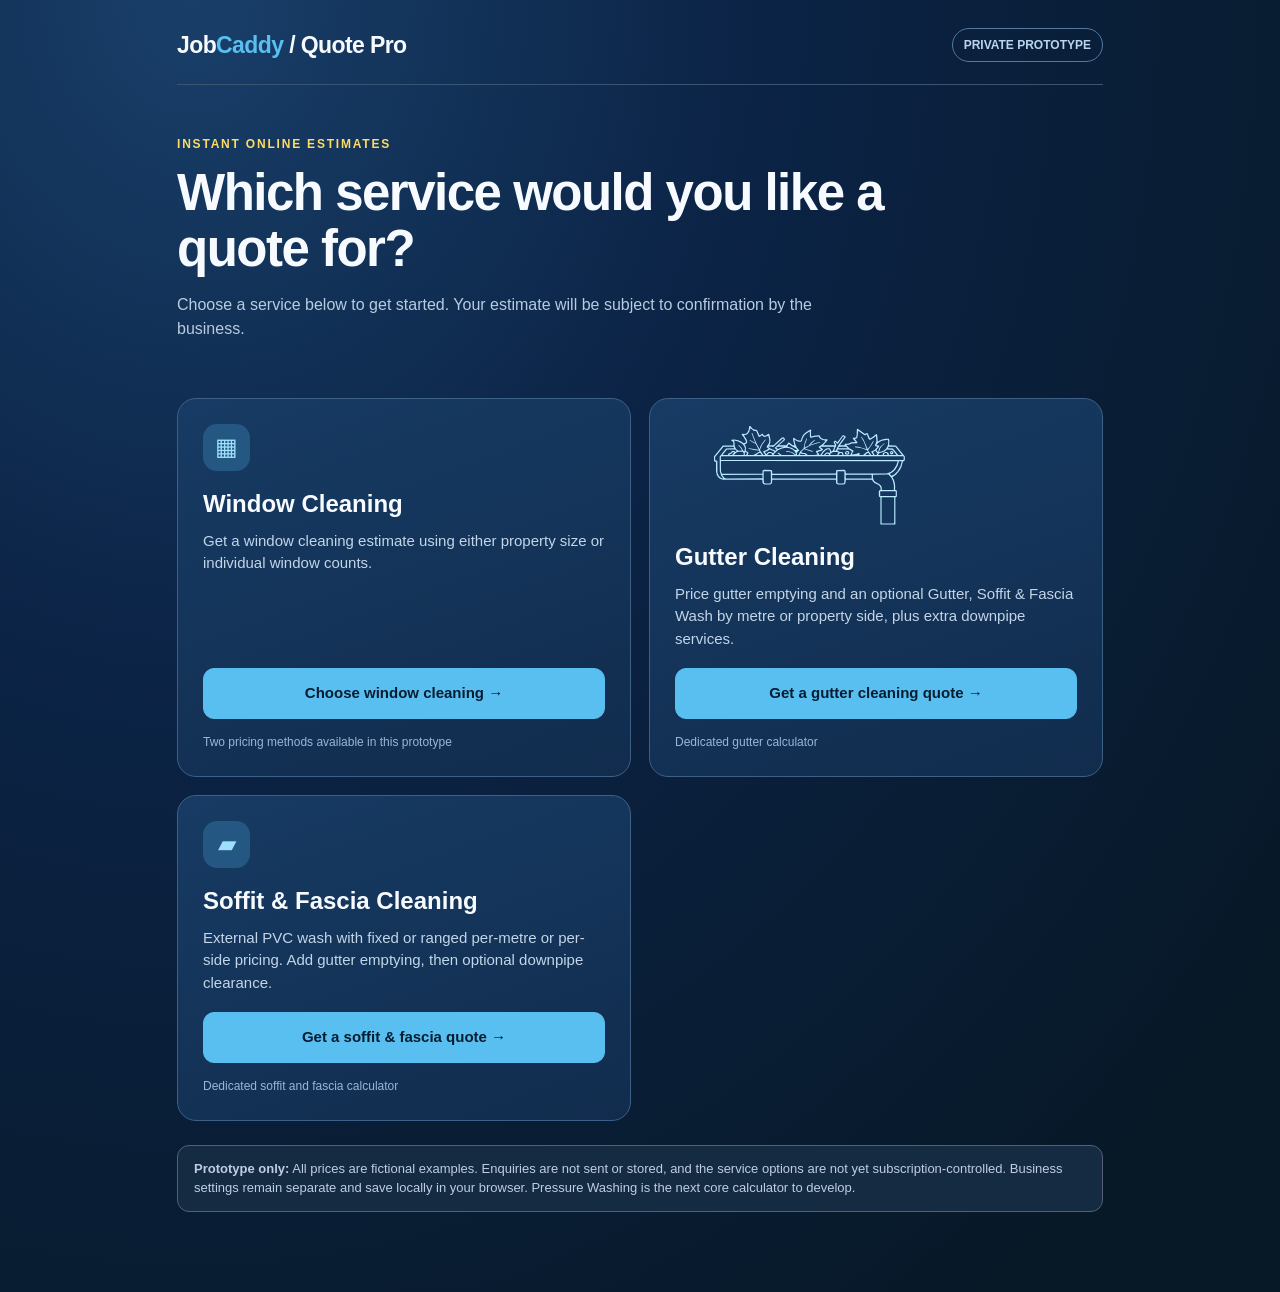
==== index.html @ 2707bbd3 "Add Soffit & Fascia Cleaning to Quote Pro service selection page" ====
<!doctype html>
<html lang="en"><head><meta charset="utf-8"><meta name="viewport" content="width=device-width,initial-scale=1">
<title>Quote Pro — Choose a service</title>
<style>
:root{color-scheme:dark}*{box-sizing:border-box}body{margin:0;min-height:100vh;font:15px/1.5 -apple-system,BlinkMacSystemFont,"Segoe UI",sans-serif;color:#f7fbff;background:radial-gradient(ellipse at 15% 0%,#193f69 0%,#0b2345 37%,#071826 90%)}
.wrap{max-width:970px;margin:0 auto;padding:28px 22px 80px}header{display:flex;justify-content:space-between;align-items:center;border-bottom:1px solid #3b5472;padding-bottom:21px;gap:14px}.brand{font-size:23px;font-weight:850;letter-spacing:-.6px}.brand em{font-style:normal;color:#58bff0}.pill{border:1px solid #5478a0;border-radius:25px;color:#bad5ec;font-size:12px;font-weight:650;padding:7px 11px}
.main{padding:50px 0 18px}.eyebrow{font-size:12px;font-weight:850;color:#ffdb61;letter-spacing:1.8px}.main h1{font-size:clamp(32px,5.4vw,51px);letter-spacing:-1.5px;line-height:1.1;margin:12px 0 16px;max-width:790px}.main p{color:#b8cce0;font-size:16px;max-width:650px}
.cards{display:grid;grid-template-columns:1fr 1fr;gap:18px;margin-top:23px}.card{border:1px solid #3d6087;background:linear-gradient(160deg,#173b64,#112c4d);border-radius:19px;padding:25px;display:flex;flex-direction:column;min-height:286px}
.icon{width:47px;height:47px;border-radius:14px;background:#245782;color:#9edffc;display:grid;place-items:center;font-size:24px;margin-bottom:15px}.icon.gutter-icon{width:100%;height:103px;max-width:270px;display:flex;align-items:center;justify-content:center;background:transparent;margin:0 0 12px;padding:0}.gutter-icon img{display:block;width:100%;max-height:103px;object-fit:contain} .card h2{font-size:24px;margin:0 0 8px}.card p{color:#c3d5e8;margin:0 0 18px;flex:1}.launch,.method-switch{font:inherit;display:block;text-align:center;text-decoration:none;background:#58bff0;color:#061c30;padding:13px 16px;border-radius:11px;font-weight:800;border:1px solid #58bff0;cursor:pointer;width:100%}
.launch:focus-visible,.method-switch:focus-visible,.method a:focus-visible{outline:3px solid #ffdb61;outline-offset:3px}
.meta{margin-top:14px;color:#98b7d6;font-size:12px}.method-picker{border:1px solid #3d6087;background:#0e2a48;border-radius:14px;margin-top:16px;padding:16px}.method-picker h3{margin:0 0 5px;font-size:17px}.method-picker p{color:#bed4eb;font-size:12px;margin:0 0 13px}
.methods{display:grid;grid-template-columns:1fr 1fr;gap:9px}.method{display:flex;flex-direction:column;justify-content:space-between;border:1px solid #426b96;border-radius:10px;padding:14px;background:#173b62;gap:12px}.method strong{display:block}.method .description{display:block;color:#bad2eb;font-size:12px;margin-top:4px}.method a{color:#081c2b;background:#91d5f4;text-decoration:none;font-weight:800;padding:10px;border-radius:8px;text-align:center}
.notice{border:1px solid #536075;background:#152b42;border-radius:12px;padding:13px 16px;margin-top:24px;color:#bfcde2;font-size:13px}
[hidden]{display:none!important}
@media(max-width:680px){.cards,.methods{grid-template-columns:1fr}.wrap{padding:18px 14px 40px}.main{padding-top:32px}.card{min-height:250px}.main p{font-size:15px}header{align-items:flex-start}.brand{font-size:20px}}
</style></head><body><div class="wrap">
<header><div class="brand">Job<em>Caddy</em> / Quote Pro</div><div class="pill">PRIVATE PROTOTYPE</div></header>
<main><div class="main"><div class="eyebrow">INSTANT ONLINE ESTIMATES</div><h1>Which service would you like a quote for?</h1><p>Choose a service below to get started. Your estimate will be subject to confirmation by the business.</p></div>
<div class="cards">
<article class="card"><div class="icon" aria-hidden="true">▦</div><h2>Window Cleaning</h2><p>Get a window cleaning estimate using either property size or individual window counts.</p><button class="method-switch" type="button" id="showWindowMethods" aria-expanded="false" aria-controls="windowMethods">Choose window cleaning →</button><div class="meta">Two pricing methods available in this prototype</div></article>
<article class="card"><div class="icon gutter-icon" aria-hidden="true"><img src="./gutter_service_cover.svg" alt="" loading="lazy"></div><h2>Gutter Cleaning</h2><p>Price gutter emptying and an optional Gutter, Soffit &amp; Fascia Wash by metre or property side, plus extra downpipe services.</p><a class="launch" href="./Quote_Pro_Gutter_Cleaning_Calculator.html">Get a gutter cleaning quote →</a><div class="meta">Dedicated gutter calculator</div></article>
<article class="card"><div class="icon" aria-hidden="true">▰</div><h2>Soffit &amp; Fascia Cleaning</h2><p>External PVC wash with fixed or ranged per-metre or per-side pricing. Add gutter emptying, then optional downpipe clearance.</p><a class="launch" href="./Quote_Pro_Soffit_Fascia_Cleaning_Calculator.html">Get a soffit &amp; fascia quote →</a><div class="meta">Dedicated soffit and fascia calculator</div></article>
</div>
<div id="windowMethods" class="method-picker" hidden><h3>How would you like to estimate window cleaning?</h3><p>These are two alternatives for the same service. A business will choose its preferred method when we introduce module configuration.</p>
<div class="methods">
<div class="method"><div><strong>Property Size</strong><span class="description">Quick house-size estimate with optional extras. No pane counting.</span></div><a href="./Quote_Pro_Property_Size_Calculator.html">Open Property Size →</a></div>
<div class="method"><div><strong>Window Count</strong><span class="description">Detailed estimate based on the number and types of windows.</span></div><a href="./Quote_Pro_Window_Cleaning_Prototype_v3.html">Open Window Count →</a></div>
</div></div>
<div class="notice"><strong>Prototype only:</strong> All prices are fictional examples. Enquiries are not sent or stored, and the service options are not yet subscription-controlled. Business settings remain separate and save locally in your browser. Pressure Washing is the next core calculator to develop.</div>
</main></div><script>
const toggle=document.getElementById('showWindowMethods'),methods=document.getElementById('windowMethods');
toggle.addEventListener('click',()=>{methods.hidden=!methods.hidden;toggle.setAttribute('aria-expanded',String(!methods.hidden));toggle.textContent=methods.hidden?'Choose window cleaning →':'Hide window cleaning options ↑';if(!methods.hidden)methods.scrollIntoView({block:'nearest',behavior:'smooth'})});
</script></body></html>
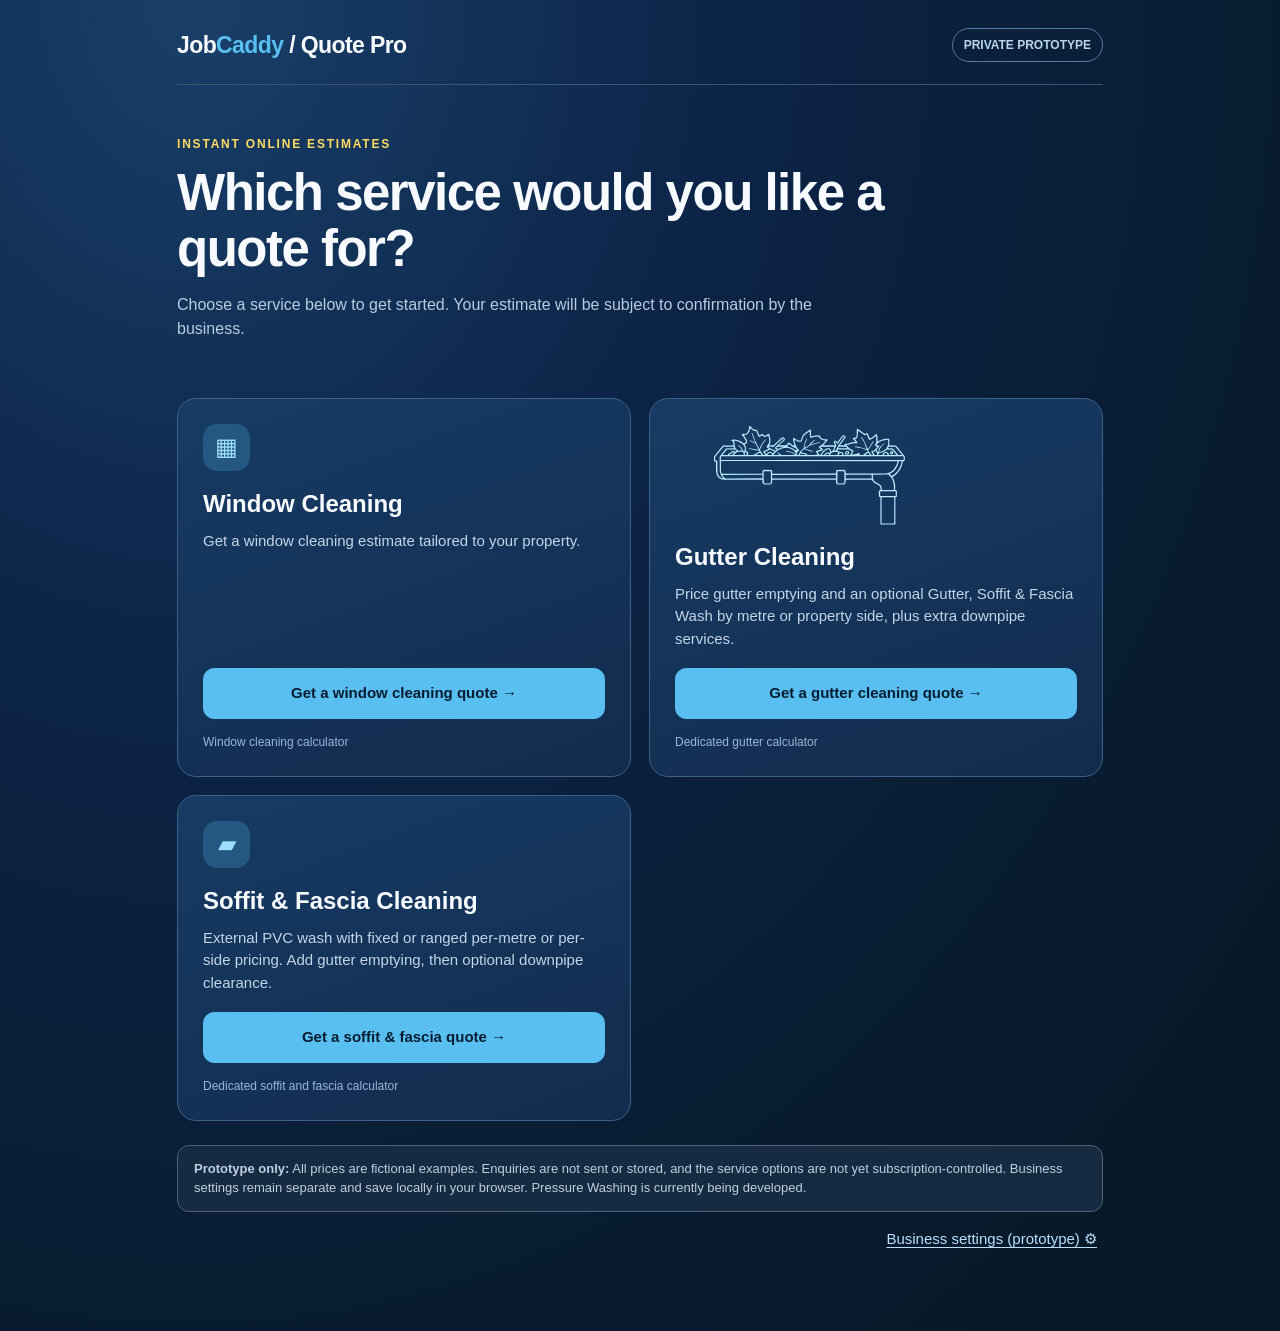
==== commit 0f2cda34: "Move window pricing method to business-only settings and route customers directly to chosen calculat" ====
--- a/index.html
+++ b/index.html
@@ -10,24 +10,50 @@
 .launch:focus-visible,.method-switch:focus-visible,.method a:focus-visible{outline:3px solid #ffdb61;outline-offset:3px}
 .meta{margin-top:14px;color:#98b7d6;font-size:12px}.method-picker{border:1px solid #3d6087;background:#0e2a48;border-radius:14px;margin-top:16px;padding:16px}.method-picker h3{margin:0 0 5px;font-size:17px}.method-picker p{color:#bed4eb;font-size:12px;margin:0 0 13px}
 .methods{display:grid;grid-template-columns:1fr 1fr;gap:9px}.method{display:flex;flex-direction:column;justify-content:space-between;border:1px solid #426b96;border-radius:10px;padding:14px;background:#173b62;gap:12px}.method strong{display:block}.method .description{display:block;color:#bad2eb;font-size:12px;margin-top:4px}.method a{color:#081c2b;background:#91d5f4;text-decoration:none;font-weight:800;padding:10px;border-radius:8px;text-align:center}
-.notice{border:1px solid #536075;background:#152b42;border-radius:12px;padding:13px 16px;margin-top:24px;color:#bfcde2;font-size:13px}
+.adminpanel{border:1px solid #3d6087;background:#101e2f;border-radius:16px;padding:20px;margin:25px 0}.adminpanel h2{margin:3px 0 8px;font-size:23px}.adminpanel label{display:block;font-weight:800;margin:16px 0 7px}.adminpanel select{width:min(100%,450px);background:#0d223a;color:#f6fbff;border:1px solid #4b6d94;border-radius:11px;padding:13px;font:inherit}.adminpanel p{color:#b6cee7}.adminlink{color:#b8dfff;text-decoration:underline;text-underline-offset:3px;background:none;border:0;font:inherit;cursor:pointer}.adminpanel button{margin-top:15px;width:auto}.notice{border:1px solid #536075;background:#152b42;border-radius:12px;padding:13px 16px;margin-top:24px;color:#bfcde2;font-size:13px}
 [hidden]{display:none!important}
 @media(max-width:680px){.cards,.methods{grid-template-columns:1fr}.wrap{padding:18px 14px 40px}.main{padding-top:32px}.card{min-height:250px}.main p{font-size:15px}header{align-items:flex-start}.brand{font-size:20px}}
 </style></head><body><div class="wrap">
 <header><div class="brand">Job<em>Caddy</em> / Quote Pro</div><div class="pill">PRIVATE PROTOTYPE</div></header>
-<main><div class="main"><div class="eyebrow">INSTANT ONLINE ESTIMATES</div><h1>Which service would you like a quote for?</h1><p>Choose a service below to get started. Your estimate will be subject to confirmation by the business.</p></div>
+<main>
+<div id="businessSettings" class="adminpanel" hidden>
+ <div class="eyebrow">BUSINESS SETTINGS · SERVICE CONFIGURATION</div>
+ <h2>Window Cleaning calculator</h2>
+ <p>Select the single form your customers should see when they choose Window Cleaning. This is a business setting, not a customer choice.</p>
+ <label for="windowMethod">Choose window cleaning pricing method</label>
+ <select id="windowMethod"><option value="property">Property Size — standard calculator</option><option value="count">Window Count — detailed calculator</option></select>
+ <p style="font-size:12px">Prototype only: this choice is saved in this browser. Publishing a business-wide choice for all visitors will require business-hosted settings in the final plugin.</p>
+ <button class="launch" type="button" id="saveWindowMethod">Save window form</button><p id="methodStatus" role="status" aria-live="polite"></p>
+ <button class="adminlink" type="button" id="closeBusinessSettings">← Back to customer preview</button>
+</div>
+<div id="customerServices">
+<div class="main"><div class="eyebrow">INSTANT ONLINE ESTIMATES</div><h1>Which service would you like a quote for?</h1><p>Choose a service below to get started. Your estimate will be subject to confirmation by the business.</p></div>
 <div class="cards">
-<article class="card"><div class="icon" aria-hidden="true">▦</div><h2>Window Cleaning</h2><p>Get a window cleaning estimate using either property size or individual window counts.</p><button class="method-switch" type="button" id="showWindowMethods" aria-expanded="false" aria-controls="windowMethods">Choose window cleaning →</button><div class="meta">Two pricing methods available in this prototype</div></article>
+<article class="card"><div class="icon" aria-hidden="true">▦</div><h2>Window Cleaning</h2><p>Get a window cleaning estimate tailored to your property.</p><a class="launch" id="windowLink" href="./Quote_Pro_Property_Size_Calculator.html">Get a window cleaning quote →</a><div class="meta">Window cleaning calculator</div></article>
 <article class="card"><div class="icon gutter-icon" aria-hidden="true"><img src="./gutter_service_cover.svg" alt="" loading="lazy"></div><h2>Gutter Cleaning</h2><p>Price gutter emptying and an optional Gutter, Soffit &amp; Fascia Wash by metre or property side, plus extra downpipe services.</p><a class="launch" href="./Quote_Pro_Gutter_Cleaning_Calculator.html">Get a gutter cleaning quote →</a><div class="meta">Dedicated gutter calculator</div></article>
 <article class="card"><div class="icon" aria-hidden="true">▰</div><h2>Soffit &amp; Fascia Cleaning</h2><p>External PVC wash with fixed or ranged per-metre or per-side pricing. Add gutter emptying, then optional downpipe clearance.</p><a class="launch" href="./Quote_Pro_Soffit_Fascia_Cleaning_Calculator.html">Get a soffit &amp; fascia quote →</a><div class="meta">Dedicated soffit and fascia calculator</div></article>
 </div>
-<div id="windowMethods" class="method-picker" hidden><h3>How would you like to estimate window cleaning?</h3><p>These are two alternatives for the same service. A business will choose its preferred method when we introduce module configuration.</p>
-<div class="methods">
-<div class="method"><div><strong>Property Size</strong><span class="description">Quick house-size estimate with optional extras. No pane counting.</span></div><a href="./Quote_Pro_Property_Size_Calculator.html">Open Property Size →</a></div>
-<div class="method"><div><strong>Window Count</strong><span class="description">Detailed estimate based on the number and types of windows.</span></div><a href="./Quote_Pro_Window_Cleaning_Prototype_v3.html">Open Window Count →</a></div>
-</div></div>
-<div class="notice"><strong>Prototype only:</strong> All prices are fictional examples. Enquiries are not sent or stored, and the service options are not yet subscription-controlled. Business settings remain separate and save locally in your browser. Pressure Washing is the next core calculator to develop.</div>
+<div class="notice"><strong>Prototype only:</strong> All prices are fictional examples. Enquiries are not sent or stored, and the service options are not yet subscription-controlled. Business settings remain separate and save locally in your browser. Pressure Washing is currently being developed.</div>
+</div>
+<div style="margin-top:15px;text-align:right"><button id="openBusinessSettings" type="button" class="adminlink">Business settings (prototype) ⚙</button></div>
 </main></div><script>
-const toggle=document.getElementById('showWindowMethods'),methods=document.getElementById('windowMethods');
-toggle.addEventListener('click',()=>{methods.hidden=!methods.hidden;toggle.setAttribute('aria-expanded',String(!methods.hidden));toggle.textContent=methods.hidden?'Choose window cleaning →':'Hide window cleaning options ↑';if(!methods.hidden)methods.scrollIntoView({block:'nearest',behavior:'smooth'})});
-</script></body></html>+(function(){
+"use strict";
+var key="quotepro-window-method-v1";
+var $=id=>document.getElementById(id);
+function choice(){try{return localStorage.getItem(key)==="count"?"count":"property"}catch(e){return "property"}}
+function updateLink(){ $("windowLink").href=choice()==="count"?"./Quote_Pro_Window_Cleaning_Prototype_v3.html":"./Quote_Pro_Property_Size_Calculator.html"; }
+function showSettings(yes){
+ $("businessSettings").hidden=!yes; $("customerServices").hidden=yes;
+ $("windowMethod").value=choice();window.scrollTo(0,0);
+}
+$("saveWindowMethod").onclick=()=>{
+ try{localStorage.setItem(key,$("windowMethod").value);$("methodStatus").textContent="Saved for this browser. Customer preview now opens the selected Window Cleaning form."}
+ catch(e){$("methodStatus").textContent="Storage unavailable: choice could not be saved."}
+ updateLink();
+};
+$("openBusinessSettings").onclick=()=>showSettings(true);
+$("closeBusinessSettings").onclick=()=>showSettings(false);
+updateLink();
+if(new URLSearchParams(location.search).get("admin")==="1")showSettings(true);
+})();</script></body></html>
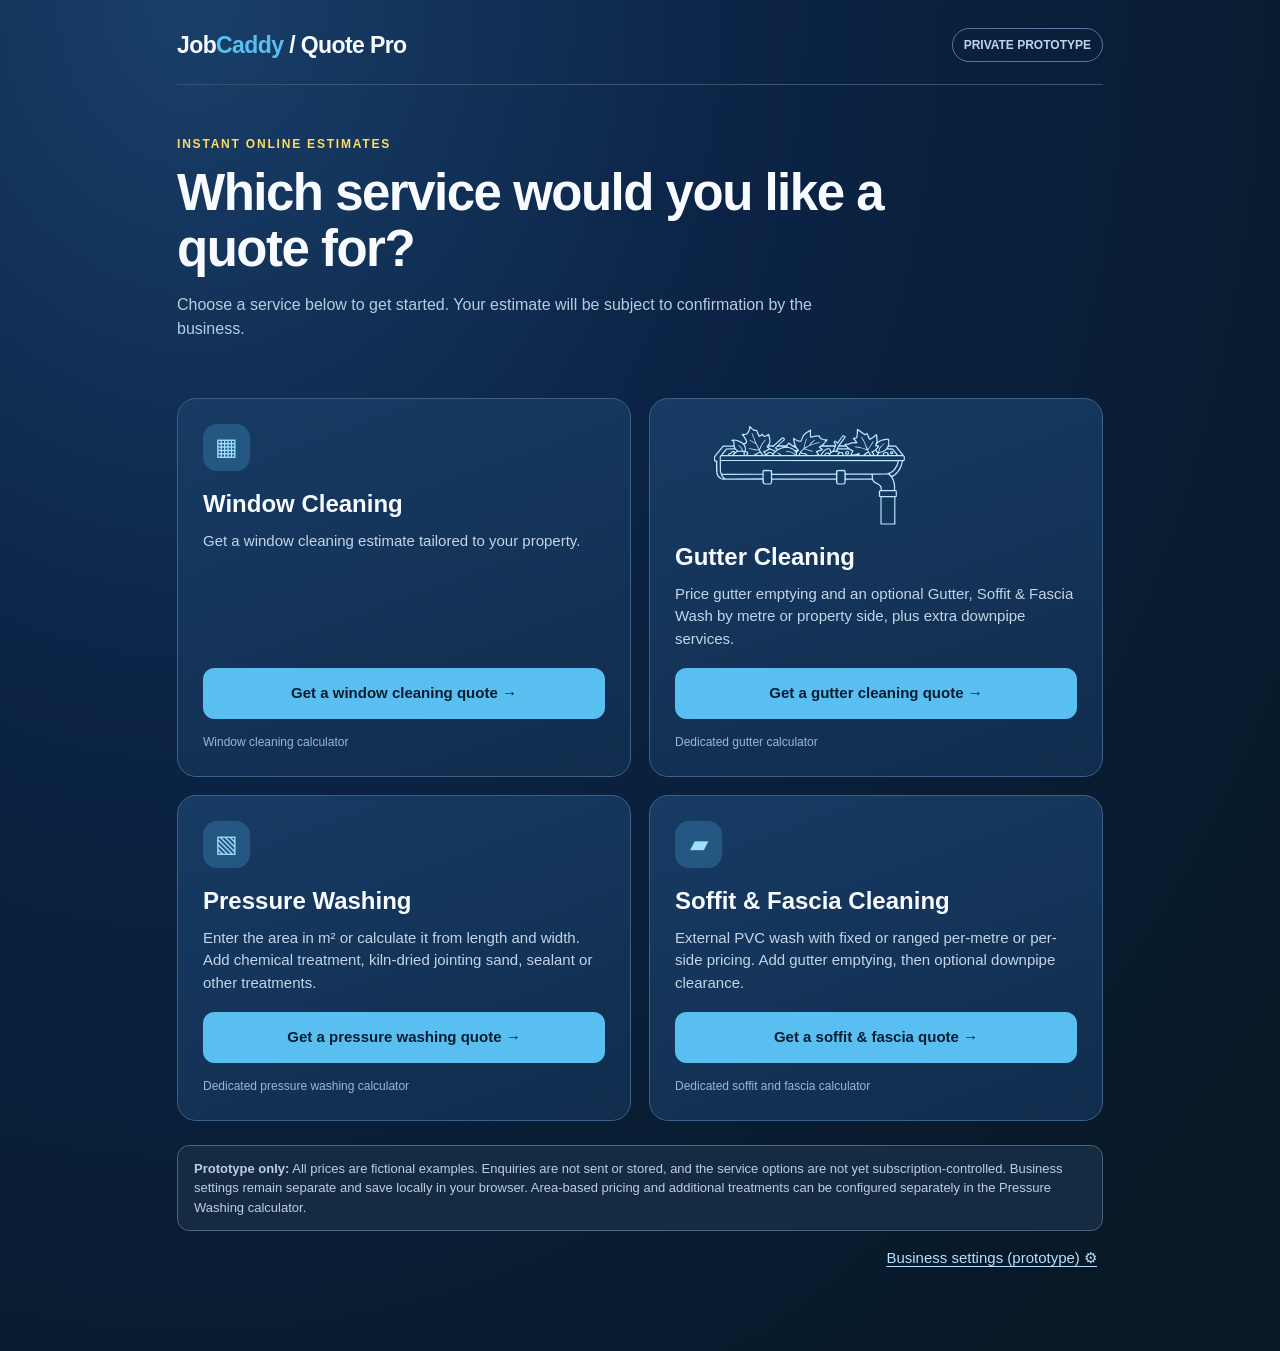
==== commit 174e2029: "Add Pressure Washing m² calculator to customer service-selection page" ====
--- a/index.html
+++ b/index.html
@@ -31,9 +31,10 @@
 <div class="cards">
 <article class="card"><div class="icon" aria-hidden="true">▦</div><h2>Window Cleaning</h2><p>Get a window cleaning estimate tailored to your property.</p><a class="launch" id="windowLink" href="./Quote_Pro_Property_Size_Calculator.html">Get a window cleaning quote →</a><div class="meta">Window cleaning calculator</div></article>
 <article class="card"><div class="icon gutter-icon" aria-hidden="true"><img src="./gutter_service_cover.svg" alt="" loading="lazy"></div><h2>Gutter Cleaning</h2><p>Price gutter emptying and an optional Gutter, Soffit &amp; Fascia Wash by metre or property side, plus extra downpipe services.</p><a class="launch" href="./Quote_Pro_Gutter_Cleaning_Calculator.html">Get a gutter cleaning quote →</a><div class="meta">Dedicated gutter calculator</div></article>
+<article class="card"><div class="icon" aria-hidden="true">▧</div><h2>Pressure Washing</h2><p>Enter the area in m² or calculate it from length and width. Add chemical treatment, kiln-dried jointing sand, sealant or other treatments.</p><a class="launch" href="./Quote_Pro_Pressure_Washing_Calculator.html">Get a pressure washing quote →</a><div class="meta">Dedicated pressure washing calculator</div></article>
 <article class="card"><div class="icon" aria-hidden="true">▰</div><h2>Soffit &amp; Fascia Cleaning</h2><p>External PVC wash with fixed or ranged per-metre or per-side pricing. Add gutter emptying, then optional downpipe clearance.</p><a class="launch" href="./Quote_Pro_Soffit_Fascia_Cleaning_Calculator.html">Get a soffit &amp; fascia quote →</a><div class="meta">Dedicated soffit and fascia calculator</div></article>
 </div>
-<div class="notice"><strong>Prototype only:</strong> All prices are fictional examples. Enquiries are not sent or stored, and the service options are not yet subscription-controlled. Business settings remain separate and save locally in your browser. Pressure Washing is currently being developed.</div>
+<div class="notice"><strong>Prototype only:</strong> All prices are fictional examples. Enquiries are not sent or stored, and the service options are not yet subscription-controlled. Business settings remain separate and save locally in your browser. Area-based pricing and additional treatments can be configured separately in the Pressure Washing calculator.</div>
 </div>
 <div style="margin-top:15px;text-align:right"><button id="openBusinessSettings" type="button" class="adminlink">Business settings (prototype) ⚙</button></div>
 </main></div><script>
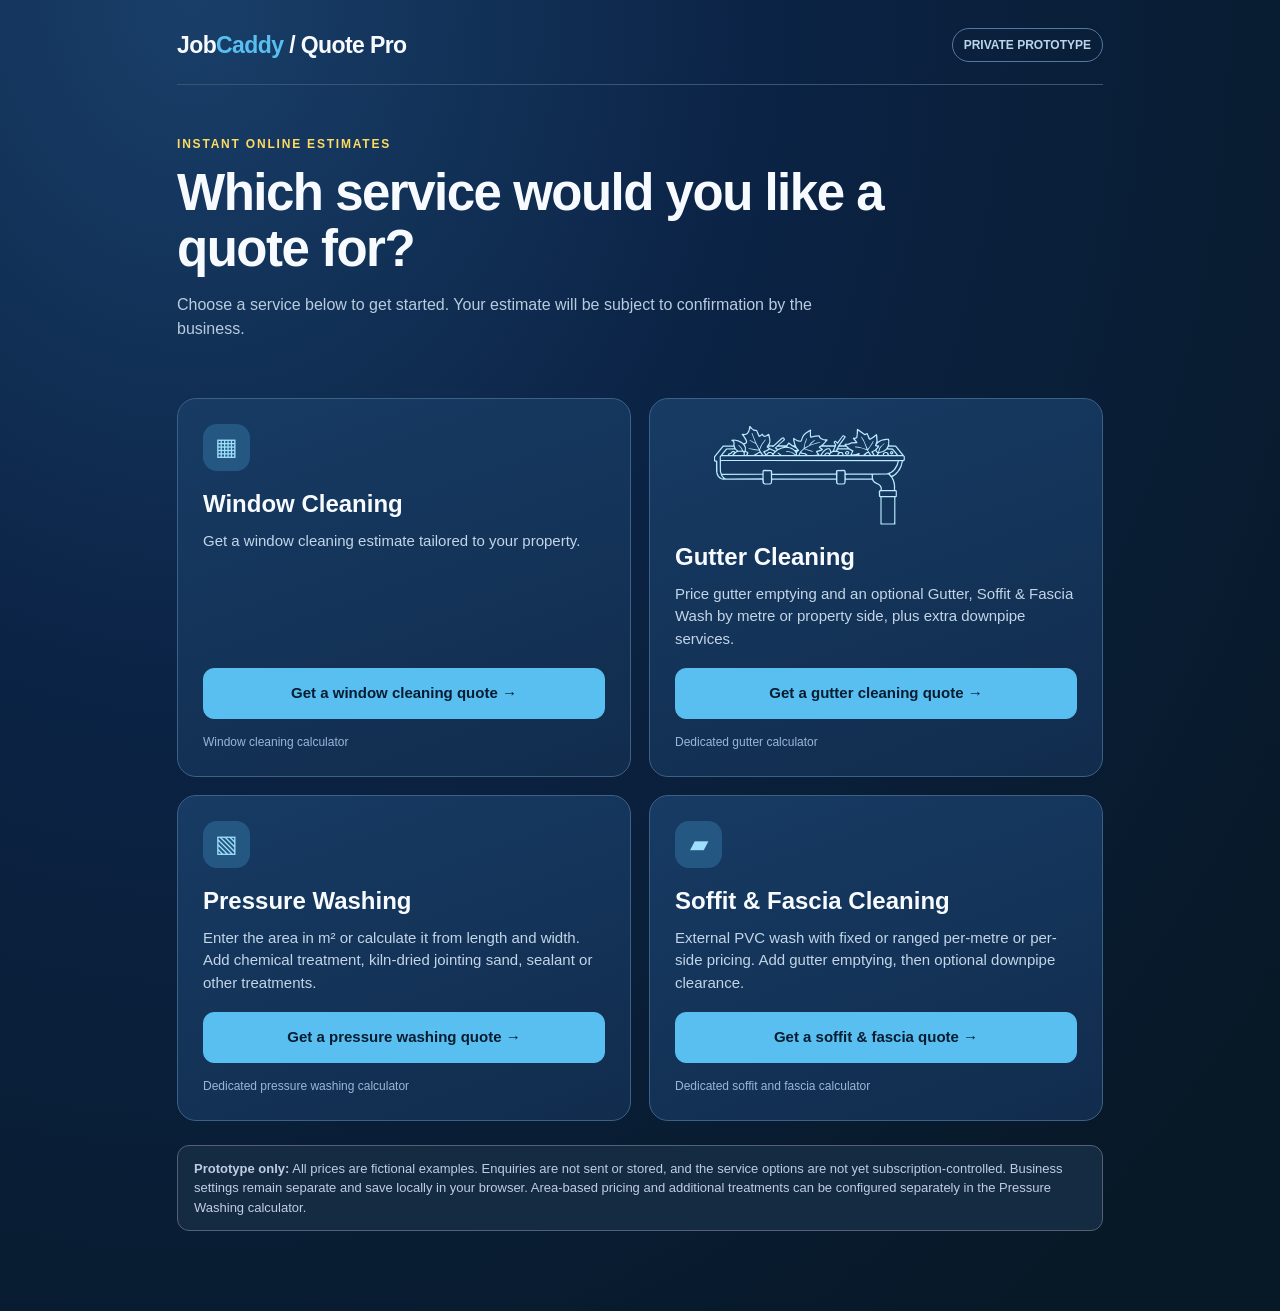
==== commit 4955990a: "Keep window calculator configuration out of customer homepage; use separate admin preview URL" ====
--- a/index.html
+++ b/index.html
@@ -36,7 +36,7 @@
 </div>
 <div class="notice"><strong>Prototype only:</strong> All prices are fictional examples. Enquiries are not sent or stored, and the service options are not yet subscription-controlled. Business settings remain separate and save locally in your browser. Area-based pricing and additional treatments can be configured separately in the Pressure Washing calculator.</div>
 </div>
-<div style="margin-top:15px;text-align:right"><button id="openBusinessSettings" type="button" class="adminlink">Business settings (prototype) ⚙</button></div>
+
 </main></div><script>
 (function(){
 "use strict";
@@ -53,7 +53,7 @@
  catch(e){$("methodStatus").textContent="Storage unavailable: choice could not be saved."}
  updateLink();
 };
-$("openBusinessSettings").onclick=()=>showSettings(true);
+
 $("closeBusinessSettings").onclick=()=>showSettings(false);
 updateLink();
 if(new URLSearchParams(location.search).get("admin")==="1")showSettings(true);
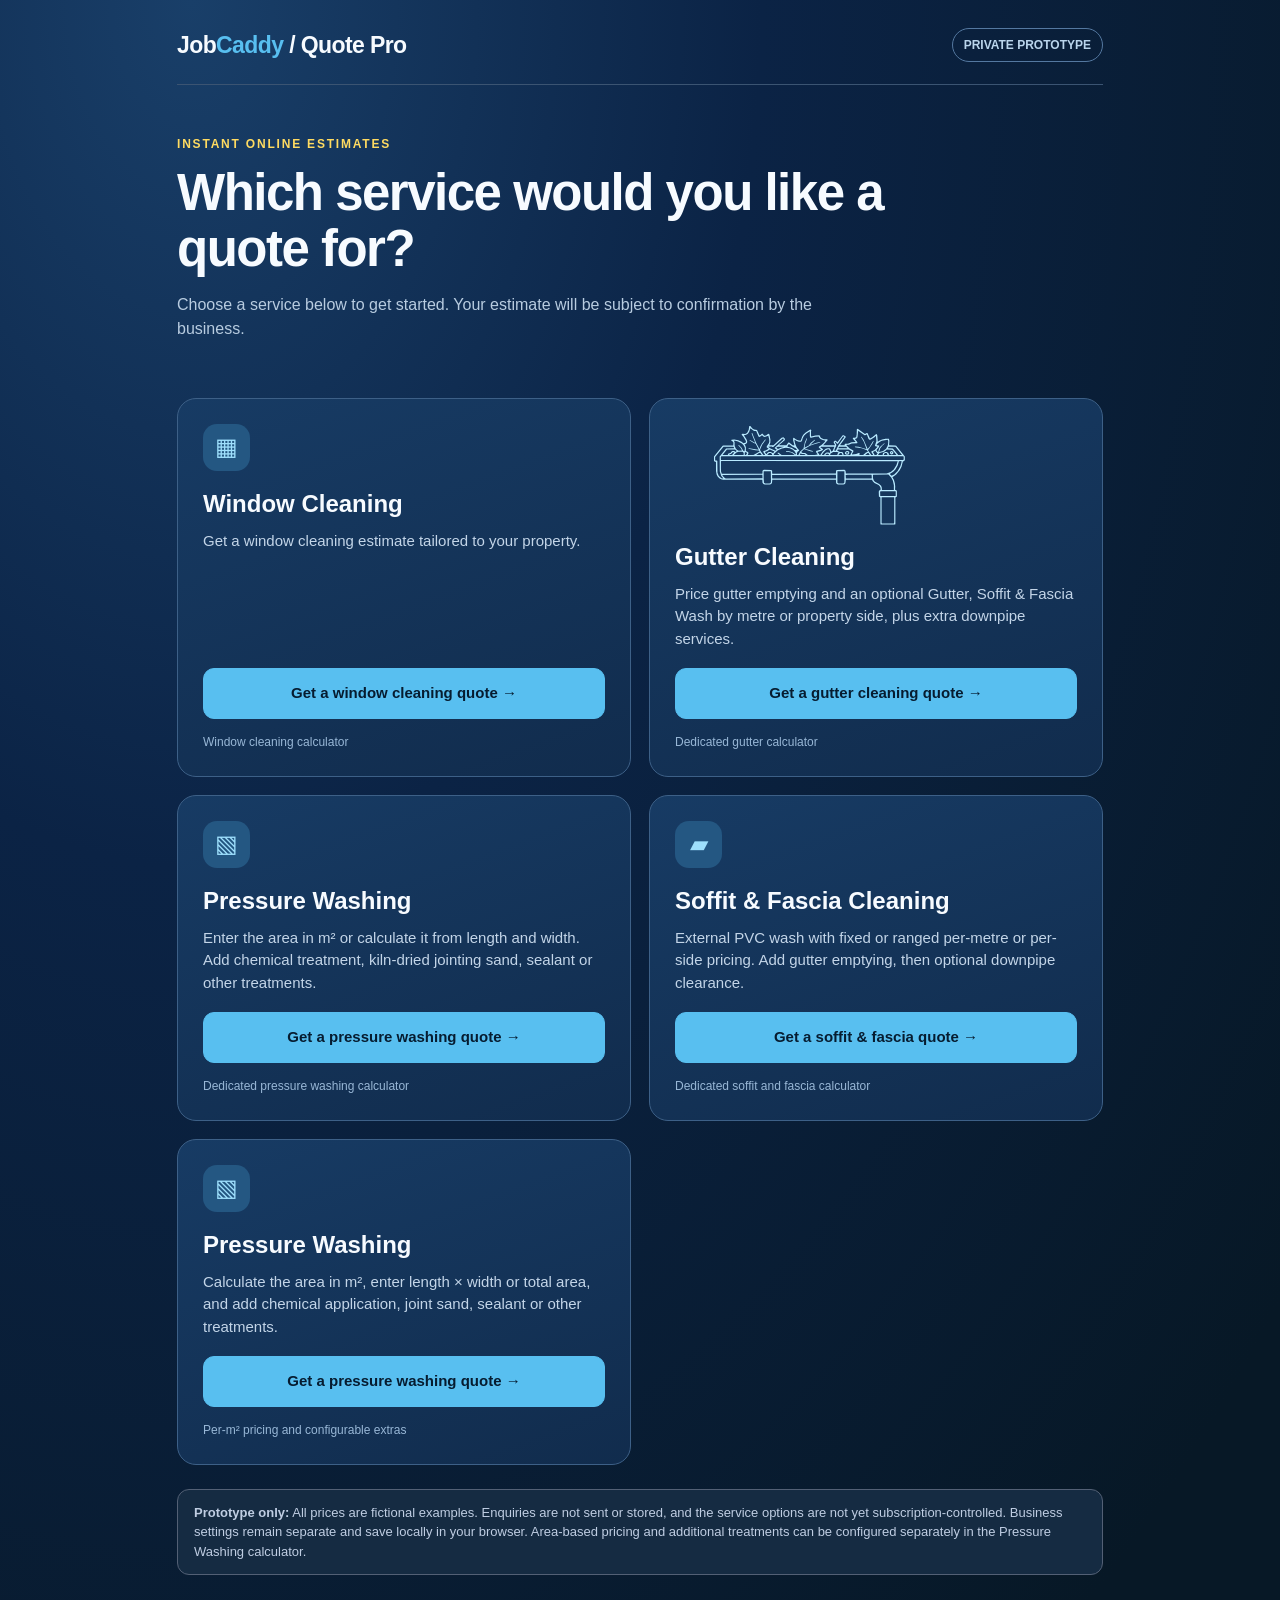
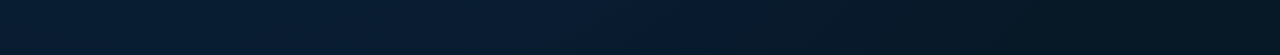
==== commit 8db2d68f: "Add Pressure Washing service and calculator to Quote Pro customer selection page" ====
--- a/index.html
+++ b/index.html
@@ -33,6 +33,9 @@
 <article class="card"><div class="icon gutter-icon" aria-hidden="true"><img src="./gutter_service_cover.svg" alt="" loading="lazy"></div><h2>Gutter Cleaning</h2><p>Price gutter emptying and an optional Gutter, Soffit &amp; Fascia Wash by metre or property side, plus extra downpipe services.</p><a class="launch" href="./Quote_Pro_Gutter_Cleaning_Calculator.html">Get a gutter cleaning quote →</a><div class="meta">Dedicated gutter calculator</div></article>
 <article class="card"><div class="icon" aria-hidden="true">▧</div><h2>Pressure Washing</h2><p>Enter the area in m² or calculate it from length and width. Add chemical treatment, kiln-dried jointing sand, sealant or other treatments.</p><a class="launch" href="./Quote_Pro_Pressure_Washing_Calculator.html">Get a pressure washing quote →</a><div class="meta">Dedicated pressure washing calculator</div></article>
 <article class="card"><div class="icon" aria-hidden="true">▰</div><h2>Soffit &amp; Fascia Cleaning</h2><p>External PVC wash with fixed or ranged per-metre or per-side pricing. Add gutter emptying, then optional downpipe clearance.</p><a class="launch" href="./Quote_Pro_Soffit_Fascia_Cleaning_Calculator.html">Get a soffit &amp; fascia quote →</a><div class="meta">Dedicated soffit and fascia calculator</div></article>
+<article class="card"><div class="icon" aria-hidden="true">▧</div><h2>Pressure Washing</h2><p>Calculate the area in m², enter length × width or total area, and add chemical application, joint sand, sealant or other treatments.</p>
+<a class="launch" href="./Quote_Pro_Pressure_Washing_Calculator.html">Get a pressure washing quote →</a>
+<div class="meta">Per-m² pricing and configurable extras</div></article>
 </div>
 <div class="notice"><strong>Prototype only:</strong> All prices are fictional examples. Enquiries are not sent or stored, and the service options are not yet subscription-controlled. Business settings remain separate and save locally in your browser. Area-based pricing and additional treatments can be configured separately in the Pressure Washing calculator.</div>
 </div>
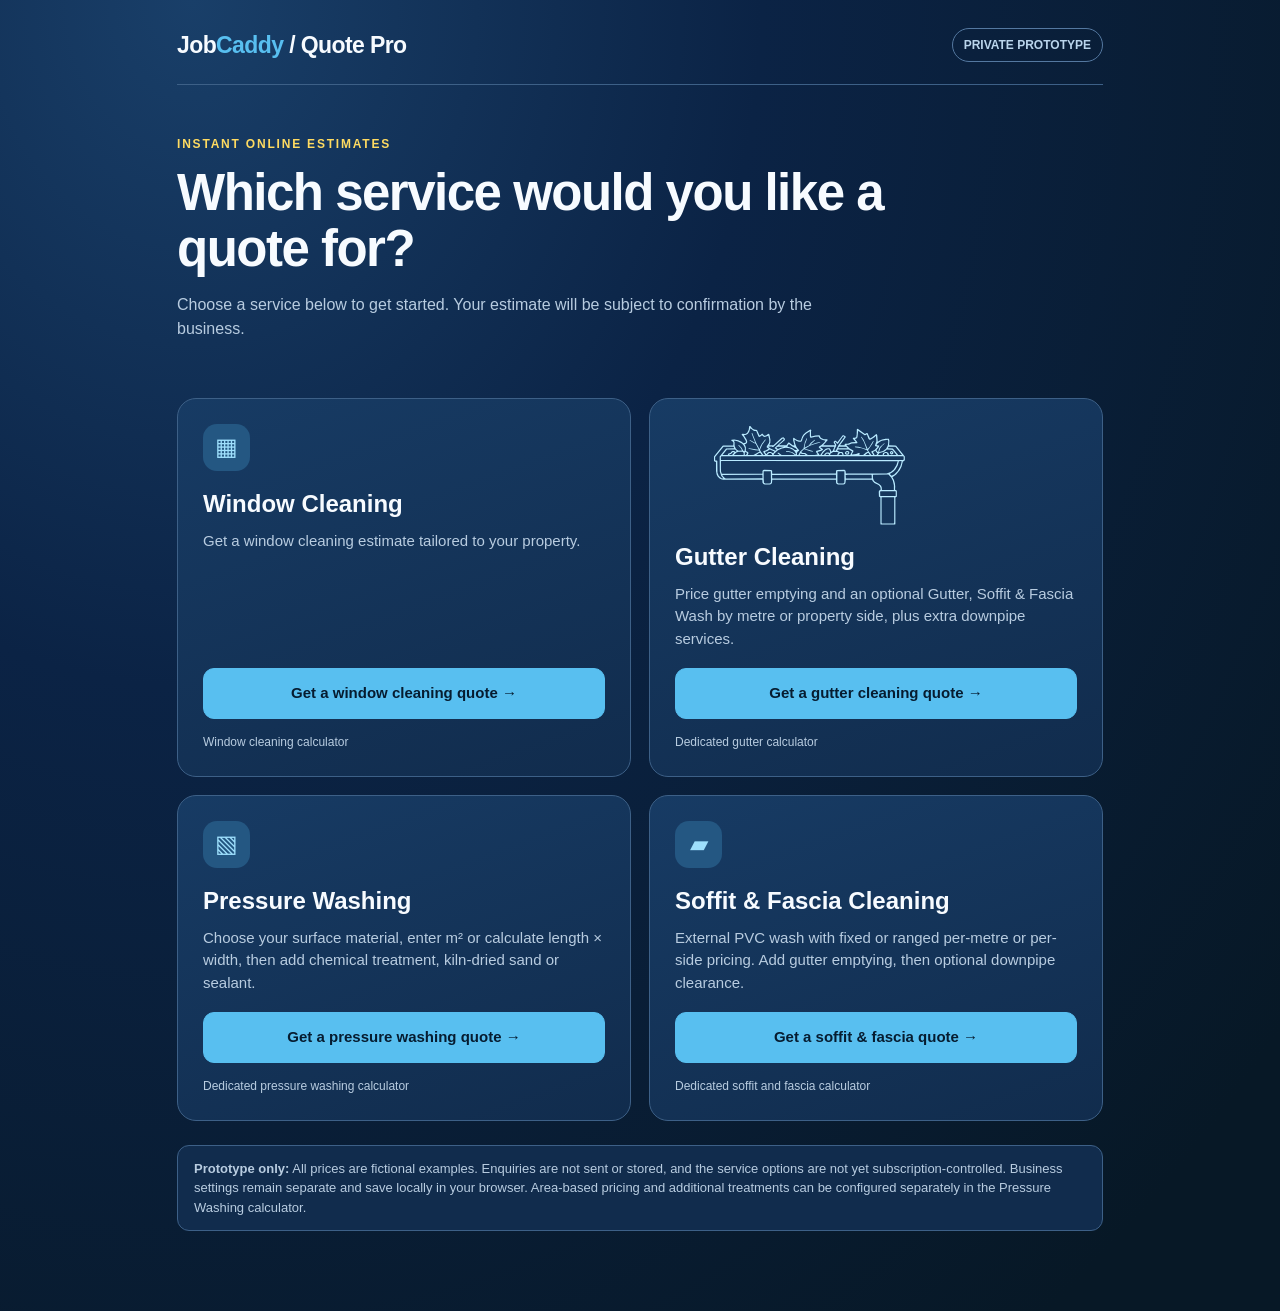
==== commit db0c366e: "Unify Quote Pro landing screen navy theme, remove duplicate pressure card and add business-only colo" ====
--- a/index.html
+++ b/index.html
@@ -2,17 +2,25 @@
 <html lang="en"><head><meta charset="utf-8"><meta name="viewport" content="width=device-width,initial-scale=1">
 <title>Quote Pro — Choose a service</title>
 <style>
-:root{color-scheme:dark}*{box-sizing:border-box}body{margin:0;min-height:100vh;font:15px/1.5 -apple-system,BlinkMacSystemFont,"Segoe UI",sans-serif;color:#f7fbff;background:radial-gradient(ellipse at 15% 0%,#193f69 0%,#0b2345 37%,#071826 90%)}
-.wrap{max-width:970px;margin:0 auto;padding:28px 22px 80px}header{display:flex;justify-content:space-between;align-items:center;border-bottom:1px solid #3b5472;padding-bottom:21px;gap:14px}.brand{font-size:23px;font-weight:850;letter-spacing:-.6px}.brand em{font-style:normal;color:#58bff0}.pill{border:1px solid #5478a0;border-radius:25px;color:#bad5ec;font-size:12px;font-weight:650;padding:7px 11px}
-.main{padding:50px 0 18px}.eyebrow{font-size:12px;font-weight:850;color:#ffdb61;letter-spacing:1.8px}.main h1{font-size:clamp(32px,5.4vw,51px);letter-spacing:-1.5px;line-height:1.1;margin:12px 0 16px;max-width:790px}.main p{color:#b8cce0;font-size:16px;max-width:650px}
-.cards{display:grid;grid-template-columns:1fr 1fr;gap:18px;margin-top:23px}.card{border:1px solid #3d6087;background:linear-gradient(160deg,#173b64,#112c4d);border-radius:19px;padding:25px;display:flex;flex-direction:column;min-height:286px}
-.icon{width:47px;height:47px;border-radius:14px;background:#245782;color:#9edffc;display:grid;place-items:center;font-size:24px;margin-bottom:15px}.icon.gutter-icon{width:100%;height:103px;max-width:270px;display:flex;align-items:center;justify-content:center;background:transparent;margin:0 0 12px;padding:0}.gutter-icon img{display:block;width:100%;max-height:103px;object-fit:contain} .card h2{font-size:24px;margin:0 0 8px}.card p{color:#c3d5e8;margin:0 0 18px;flex:1}.launch,.method-switch{font:inherit;display:block;text-align:center;text-decoration:none;background:#58bff0;color:#061c30;padding:13px 16px;border-radius:11px;font-weight:800;border:1px solid #58bff0;cursor:pointer;width:100%}
+:root{color-scheme:dark;
+--landing-bg:#0b2345;--landing-top:#193f69;--landing-deep:#071826;--landing-text:#f7fbff;
+--landing-muted:#b8cce0;--landing-card:#173b64;--landing-card2:#112c4d;
+--landing-accent:#58bff0;--landing-border:#3d6087;--landing-button-text:#061c30;
+--landing-smallheading:#ffdb61;--landing-icon:#245782}*{box-sizing:border-box}body{margin:0;min-height:100vh;font:15px/1.5 -apple-system,BlinkMacSystemFont,"Segoe UI",sans-serif;color:var(--landing-text);background:radial-gradient(ellipse at 15% 0%,var(--landing-top) 0%,var(--landing-bg) 37%,var(--landing-deep) 90%)}
+.wrap{max-width:970px;margin:0 auto;padding:28px 22px 80px}header{display:flex;justify-content:space-between;align-items:center;border-bottom:1px solid var(--landing-border);padding-bottom:21px;gap:14px}.brand{font-size:23px;font-weight:850;letter-spacing:-.6px}.brand em{font-style:normal;color:var(--landing-accent)}.pill{border:1px solid #5478a0;border-radius:25px;color:#bad5ec;font-size:12px;font-weight:650;padding:7px 11px}
+.main{padding:50px 0 18px}.eyebrow{font-size:12px;font-weight:850;color:var(--landing-smallheading);letter-spacing:1.8px}.main h1{font-size:clamp(32px,5.4vw,51px);letter-spacing:-1.5px;line-height:1.1;margin:12px 0 16px;max-width:790px}.main p{color:var(--landing-muted);font-size:16px;max-width:650px}
+.cards{display:grid;grid-template-columns:1fr 1fr;gap:18px;margin-top:23px}.card{border:1px solid var(--landing-border);background:linear-gradient(160deg,var(--landing-card),var(--landing-card2));border-radius:19px;padding:25px;display:flex;flex-direction:column;min-height:286px}
+.icon{width:47px;height:47px;border-radius:14px;background:var(--landing-icon);color:#9edffc;display:grid;place-items:center;font-size:24px;margin-bottom:15px}.icon.gutter-icon{width:100%;height:103px;max-width:270px;display:flex;align-items:center;justify-content:center;background:transparent;margin:0 0 12px;padding:0}.gutter-icon img{display:block;width:100%;max-height:103px;object-fit:contain} .card h2{font-size:24px;margin:0 0 8px}.card p{color:var(--landing-muted);margin:0 0 18px;flex:1}.launch,.method-switch{font:inherit;display:block;text-align:center;text-decoration:none;background:var(--landing-accent);color:var(--landing-button-text);padding:13px 16px;border-radius:11px;font-weight:800;border:1px solid var(--landing-accent);cursor:pointer;width:100%}
 .launch:focus-visible,.method-switch:focus-visible,.method a:focus-visible{outline:3px solid #ffdb61;outline-offset:3px}
-.meta{margin-top:14px;color:#98b7d6;font-size:12px}.method-picker{border:1px solid #3d6087;background:#0e2a48;border-radius:14px;margin-top:16px;padding:16px}.method-picker h3{margin:0 0 5px;font-size:17px}.method-picker p{color:#bed4eb;font-size:12px;margin:0 0 13px}
+.meta{margin-top:14px;color:var(--landing-muted);font-size:12px}.method-picker{border:1px solid #3d6087;background:#0e2a48;border-radius:14px;margin-top:16px;padding:16px}.method-picker h3{margin:0 0 5px;font-size:17px}.method-picker p{color:#bed4eb;font-size:12px;margin:0 0 13px}
 .methods{display:grid;grid-template-columns:1fr 1fr;gap:9px}.method{display:flex;flex-direction:column;justify-content:space-between;border:1px solid #426b96;border-radius:10px;padding:14px;background:#173b62;gap:12px}.method strong{display:block}.method .description{display:block;color:#bad2eb;font-size:12px;margin-top:4px}.method a{color:#081c2b;background:#91d5f4;text-decoration:none;font-weight:800;padding:10px;border-radius:8px;text-align:center}
-.adminpanel{border:1px solid #3d6087;background:#101e2f;border-radius:16px;padding:20px;margin:25px 0}.adminpanel h2{margin:3px 0 8px;font-size:23px}.adminpanel label{display:block;font-weight:800;margin:16px 0 7px}.adminpanel select{width:min(100%,450px);background:#0d223a;color:#f6fbff;border:1px solid #4b6d94;border-radius:11px;padding:13px;font:inherit}.adminpanel p{color:#b6cee7}.adminlink{color:#b8dfff;text-decoration:underline;text-underline-offset:3px;background:none;border:0;font:inherit;cursor:pointer}.adminpanel button{margin-top:15px;width:auto}.notice{border:1px solid #536075;background:#152b42;border-radius:12px;padding:13px 16px;margin-top:24px;color:#bfcde2;font-size:13px}
+.adminpanel{border:1px solid var(--landing-border);background:#101e2f;border-radius:16px;padding:20px;margin:25px 0}.adminpanel h2{margin:3px 0 8px;font-size:23px}.adminpanel label{display:block;font-weight:800;margin:16px 0 7px}.adminpanel select{width:min(100%,450px);background:#0d223a;color:#f6fbff;border:1px solid #4b6d94;border-radius:11px;padding:13px;font:inherit}.adminpanel p{color:#b6cee7}.adminlink{color:#b8dfff;text-decoration:underline;text-underline-offset:3px;background:none;border:0;font:inherit;cursor:pointer}.adminpanel button{margin-top:15px;width:auto}.notice{border:1px solid var(--landing-border);background:var(--landing-card2);border-radius:12px;padding:13px 16px;margin-top:24px;color:var(--landing-muted);font-size:13px}
 [hidden]{display:none!important}
 @media(max-width:680px){.cards,.methods{grid-template-columns:1fr}.wrap{padding:18px 14px 40px}.main{padding-top:32px}.card{min-height:250px}.main p{font-size:15px}header{align-items:flex-start}.brand{font-size:20px}}
+.colour-pickers{display:grid;grid-template-columns:repeat(auto-fit,minmax(140px,1fr));gap:12px;margin:11px 0 14px}
+.adminpanel .colour-pickers label{display:block;font-size:12px;margin:0;color:#d4e4f5}
+.colour-pickers input{display:block;margin-top:7px;width:100%;height:45px;border:1px solid #4e7090;border-radius:9px;padding:4px;background:#0b2138}
+.admin-colours{margin:27px 0;border-top:1px solid var(--landing-border);padding-top:19px}
 </style></head><body><div class="wrap">
 <header><div class="brand">Job<em>Caddy</em> / Quote Pro</div><div class="pill">PRIVATE PROTOTYPE</div></header>
 <main>
@@ -22,8 +30,24 @@
  <p>Select the single form your customers should see when they choose Window Cleaning. This is a business setting, not a customer choice.</p>
  <label for="windowMethod">Choose window cleaning pricing method</label>
  <select id="windowMethod"><option value="property">Property Size — standard calculator</option><option value="count">Window Count — detailed calculator</option></select>
- <p style="font-size:12px">Prototype only: this choice is saved in this browser. Publishing a business-wide choice for all visitors will require business-hosted settings in the final plugin.</p>
- <button class="launch" type="button" id="saveWindowMethod">Save window form</button><p id="methodStatus" role="status" aria-live="polite"></p>
+ <div class="admin-colours"><h2>Business default colours</h2><p>Set the default palette for the customer-facing service selection screen. This starts with your approved dark navy and light-blue style.</p>
+ <div class="colour-pickers">
+ <label>Page background<input id="landingBg" type="color"></label>
+ <label>Background highlight<input id="landingTop" type="color"></label>
+ <label>Deep background<input id="landingDeep" type="color"></label>
+ <label>Headings &amp; main text<input id="landingText" type="color"></label>
+ <label>Secondary text<input id="landingMuted" type="color"></label>
+ <label>Service card colour<input id="landingCard" type="color"></label>
+ <label>Card gradient colour<input id="landingCard2" type="color"></label>
+ <label>Accent and button colour<input id="landingAccent" type="color"></label>
+ <label>Card and panel outlines<input id="landingBorder" type="color"></label>
+ <label>Button text<input id="landingButtonText" type="color"></label>
+ <label>Small heading accent<input id="landingSmallheading" type="color"></label>
+ <label>Service icon background<input id="landingIcon" type="color"></label>
+ </div><button class="adminlink" type="button" id="resetLandingColours">Restore dark-blue default colours</button>
+ </div>
+ <p style="font-size:12px">Prototype only: colours and calculator choice save in this browser. In production, business-owned configuration and authenticated accounts will make settings apply securely across visitors.</p>
+ <button class="launch" type="button" id="saveWindowMethod">Save business settings</button><p id="methodStatus" role="status" aria-live="polite"></p>
  <button class="adminlink" type="button" id="closeBusinessSettings">← Back to customer preview</button>
 </div>
 <div id="customerServices">
@@ -31,11 +55,9 @@
 <div class="cards">
 <article class="card"><div class="icon" aria-hidden="true">▦</div><h2>Window Cleaning</h2><p>Get a window cleaning estimate tailored to your property.</p><a class="launch" id="windowLink" href="./Quote_Pro_Property_Size_Calculator.html">Get a window cleaning quote →</a><div class="meta">Window cleaning calculator</div></article>
 <article class="card"><div class="icon gutter-icon" aria-hidden="true"><img src="./gutter_service_cover.svg" alt="" loading="lazy"></div><h2>Gutter Cleaning</h2><p>Price gutter emptying and an optional Gutter, Soffit &amp; Fascia Wash by metre or property side, plus extra downpipe services.</p><a class="launch" href="./Quote_Pro_Gutter_Cleaning_Calculator.html">Get a gutter cleaning quote →</a><div class="meta">Dedicated gutter calculator</div></article>
-<article class="card"><div class="icon" aria-hidden="true">▧</div><h2>Pressure Washing</h2><p>Enter the area in m² or calculate it from length and width. Add chemical treatment, kiln-dried jointing sand, sealant or other treatments.</p><a class="launch" href="./Quote_Pro_Pressure_Washing_Calculator.html">Get a pressure washing quote →</a><div class="meta">Dedicated pressure washing calculator</div></article>
+<article class="card"><div class="icon" aria-hidden="true">▧</div><h2>Pressure Washing</h2><p>Choose your surface material, enter m² or calculate length × width, then add chemical treatment, kiln-dried sand or sealant.</p><a class="launch" href="./Quote_Pro_Pressure_Washing_Calculator.html">Get a pressure washing quote →</a><div class="meta">Dedicated pressure washing calculator</div></article>
 <article class="card"><div class="icon" aria-hidden="true">▰</div><h2>Soffit &amp; Fascia Cleaning</h2><p>External PVC wash with fixed or ranged per-metre or per-side pricing. Add gutter emptying, then optional downpipe clearance.</p><a class="launch" href="./Quote_Pro_Soffit_Fascia_Cleaning_Calculator.html">Get a soffit &amp; fascia quote →</a><div class="meta">Dedicated soffit and fascia calculator</div></article>
-<article class="card"><div class="icon" aria-hidden="true">▧</div><h2>Pressure Washing</h2><p>Calculate the area in m², enter length × width or total area, and add chemical application, joint sand, sealant or other treatments.</p>
-<a class="launch" href="./Quote_Pro_Pressure_Washing_Calculator.html">Get a pressure washing quote →</a>
-<div class="meta">Per-m² pricing and configurable extras</div></article>
+
 </div>
 <div class="notice"><strong>Prototype only:</strong> All prices are fictional examples. Enquiries are not sent or stored, and the service options are not yet subscription-controlled. Business settings remain separate and save locally in your browser. Area-based pricing and additional treatments can be configured separately in the Pressure Washing calculator.</div>
 </div>
@@ -43,21 +65,35 @@
 </main></div><script>
 (function(){
 "use strict";
-var key="quotepro-window-method-v1";
+var key="quotepro-window-method-v1",colourKey="quotepro-landing-colours-v1";
+var colourDefaults={bg:"#0b2345",top:"#193f69",deep:"#071826",text:"#f7fbff",muted:"#b8cce0",card:"#173b64",card2:"#112c4d",accent:"#58bff0",border:"#3d6087",buttontext:"#061c30",smallheading:"#ffdb61",icon:"#245782"};
+var colourNames={bg:"Bg",top:"Top",deep:"Deep",text:"Text",muted:"Muted",card:"Card",card2:"Card2",accent:"Accent",border:"Border",buttontext:"ButtonText",smallheading:"Smallheading",icon:"Icon"};
+var colours={...colourDefaults};
+try{var savedColors=JSON.parse(localStorage.getItem(colourKey)||"null");if(savedColors)colours={...colours,...savedColors}}catch(e){}
+function showColours(){
+ for(var [key,value] of Object.entries(colours))document.documentElement.style.setProperty("--landing-"+(key==="buttontext"?"button-text":key==="smallheading"?"smallheading":key),/^#[0-9a-f]{6}$/i.test(value)?value:colourDefaults[key]);
+}
+function fillColourInputs(){for(var [key,id] of Object.entries(colourNames)){var input=document.getElementById("landing"+id);if(input)input.value=colours[key]}}
+
 var $=id=>document.getElementById(id);
 function choice(){try{return localStorage.getItem(key)==="count"?"count":"property"}catch(e){return "property"}}
 function updateLink(){ $("windowLink").href=choice()==="count"?"./Quote_Pro_Window_Cleaning_Prototype_v3.html":"./Quote_Pro_Property_Size_Calculator.html"; }
 function showSettings(yes){
  $("businessSettings").hidden=!yes; $("customerServices").hidden=yes;
- $("windowMethod").value=choice();window.scrollTo(0,0);
+ $("windowMethod").value=choice();if(yes)fillColourInputs();window.scrollTo(0,0);
 }
 $("saveWindowMethod").onclick=()=>{
- try{localStorage.setItem(key,$("windowMethod").value);$("methodStatus").textContent="Saved for this browser. Customer preview now opens the selected Window Cleaning form."}
+ colours=Object.fromEntries(Object.entries(colourNames).map(([k,v])=>[k,$("landing"+v).value]));showColours();
+ try{localStorage.setItem(key,$("windowMethod").value);localStorage.setItem(colourKey,JSON.stringify(colours));$("methodStatus").textContent="Business settings saved for this browser."}
  catch(e){$("methodStatus").textContent="Storage unavailable: choice could not be saved."}
  updateLink();
 };
 
+for(var [key,name] of Object.entries(colourNames))$("landing"+name).addEventListener("input",()=>{
+ colours[key]=$("landing"+name).value;showColours();
+});
+$("resetLandingColours").onclick=()=>{colours={...colourDefaults};fillColourInputs();showColours()};
 $("closeBusinessSettings").onclick=()=>showSettings(false);
-updateLink();
+updateLink();showColours();
 if(new URLSearchParams(location.search).get("admin")==="1")showSettings(true);
 })();</script></body></html>
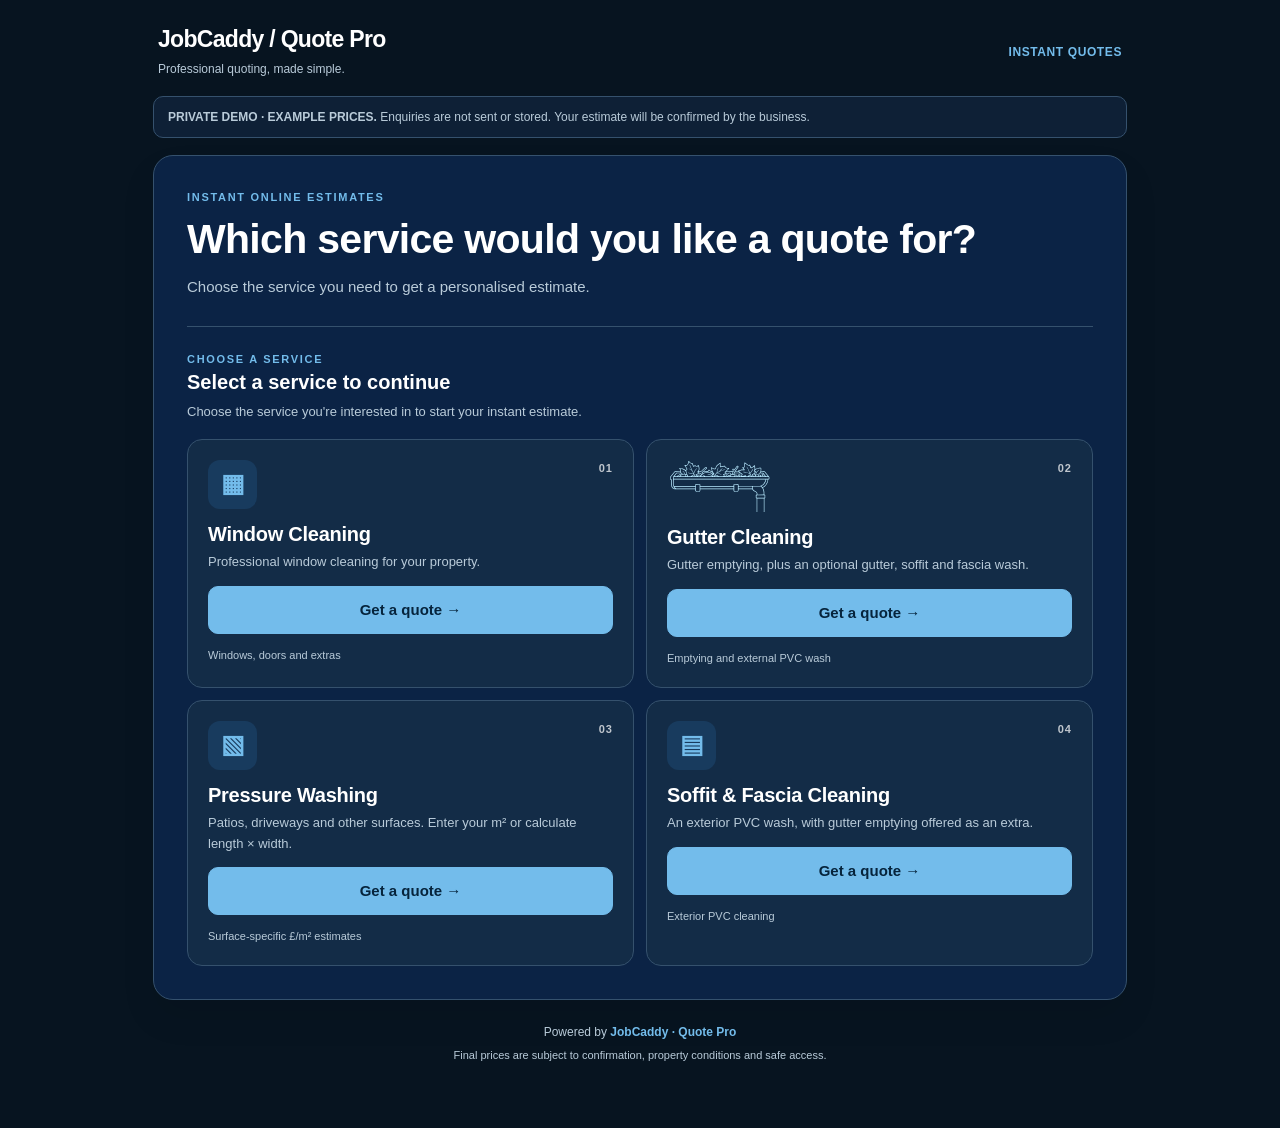
==== commit f4324e2f: "Route Quote Pro homepage to new cache-safe customer service selection and owner-only prototype setti" ====
--- a/index.html
+++ b/index.html
@@ -1,99 +1 @@
-<!doctype html>
-<html lang="en"><head><meta charset="utf-8"><meta name="viewport" content="width=device-width,initial-scale=1">
-<title>Quote Pro — Choose a service</title>
-<style>
-:root{color-scheme:dark;
---landing-bg:#0b2345;--landing-top:#193f69;--landing-deep:#071826;--landing-text:#f7fbff;
---landing-muted:#b8cce0;--landing-card:#173b64;--landing-card2:#112c4d;
---landing-accent:#58bff0;--landing-border:#3d6087;--landing-button-text:#061c30;
---landing-smallheading:#ffdb61;--landing-icon:#245782}*{box-sizing:border-box}body{margin:0;min-height:100vh;font:15px/1.5 -apple-system,BlinkMacSystemFont,"Segoe UI",sans-serif;color:var(--landing-text);background:radial-gradient(ellipse at 15% 0%,var(--landing-top) 0%,var(--landing-bg) 37%,var(--landing-deep) 90%)}
-.wrap{max-width:970px;margin:0 auto;padding:28px 22px 80px}header{display:flex;justify-content:space-between;align-items:center;border-bottom:1px solid var(--landing-border);padding-bottom:21px;gap:14px}.brand{font-size:23px;font-weight:850;letter-spacing:-.6px}.brand em{font-style:normal;color:var(--landing-accent)}.pill{border:1px solid #5478a0;border-radius:25px;color:#bad5ec;font-size:12px;font-weight:650;padding:7px 11px}
-.main{padding:50px 0 18px}.eyebrow{font-size:12px;font-weight:850;color:var(--landing-smallheading);letter-spacing:1.8px}.main h1{font-size:clamp(32px,5.4vw,51px);letter-spacing:-1.5px;line-height:1.1;margin:12px 0 16px;max-width:790px}.main p{color:var(--landing-muted);font-size:16px;max-width:650px}
-.cards{display:grid;grid-template-columns:1fr 1fr;gap:18px;margin-top:23px}.card{border:1px solid var(--landing-border);background:linear-gradient(160deg,var(--landing-card),var(--landing-card2));border-radius:19px;padding:25px;display:flex;flex-direction:column;min-height:286px}
-.icon{width:47px;height:47px;border-radius:14px;background:var(--landing-icon);color:#9edffc;display:grid;place-items:center;font-size:24px;margin-bottom:15px}.icon.gutter-icon{width:100%;height:103px;max-width:270px;display:flex;align-items:center;justify-content:center;background:transparent;margin:0 0 12px;padding:0}.gutter-icon img{display:block;width:100%;max-height:103px;object-fit:contain} .card h2{font-size:24px;margin:0 0 8px}.card p{color:var(--landing-muted);margin:0 0 18px;flex:1}.launch,.method-switch{font:inherit;display:block;text-align:center;text-decoration:none;background:var(--landing-accent);color:var(--landing-button-text);padding:13px 16px;border-radius:11px;font-weight:800;border:1px solid var(--landing-accent);cursor:pointer;width:100%}
-.launch:focus-visible,.method-switch:focus-visible,.method a:focus-visible{outline:3px solid #ffdb61;outline-offset:3px}
-.meta{margin-top:14px;color:var(--landing-muted);font-size:12px}.method-picker{border:1px solid #3d6087;background:#0e2a48;border-radius:14px;margin-top:16px;padding:16px}.method-picker h3{margin:0 0 5px;font-size:17px}.method-picker p{color:#bed4eb;font-size:12px;margin:0 0 13px}
-.methods{display:grid;grid-template-columns:1fr 1fr;gap:9px}.method{display:flex;flex-direction:column;justify-content:space-between;border:1px solid #426b96;border-radius:10px;padding:14px;background:#173b62;gap:12px}.method strong{display:block}.method .description{display:block;color:#bad2eb;font-size:12px;margin-top:4px}.method a{color:#081c2b;background:#91d5f4;text-decoration:none;font-weight:800;padding:10px;border-radius:8px;text-align:center}
-.adminpanel{border:1px solid var(--landing-border);background:#101e2f;border-radius:16px;padding:20px;margin:25px 0}.adminpanel h2{margin:3px 0 8px;font-size:23px}.adminpanel label{display:block;font-weight:800;margin:16px 0 7px}.adminpanel select{width:min(100%,450px);background:#0d223a;color:#f6fbff;border:1px solid #4b6d94;border-radius:11px;padding:13px;font:inherit}.adminpanel p{color:#b6cee7}.adminlink{color:#b8dfff;text-decoration:underline;text-underline-offset:3px;background:none;border:0;font:inherit;cursor:pointer}.adminpanel button{margin-top:15px;width:auto}.notice{border:1px solid var(--landing-border);background:var(--landing-card2);border-radius:12px;padding:13px 16px;margin-top:24px;color:var(--landing-muted);font-size:13px}
-[hidden]{display:none!important}
-@media(max-width:680px){.cards,.methods{grid-template-columns:1fr}.wrap{padding:18px 14px 40px}.main{padding-top:32px}.card{min-height:250px}.main p{font-size:15px}header{align-items:flex-start}.brand{font-size:20px}}
-.colour-pickers{display:grid;grid-template-columns:repeat(auto-fit,minmax(140px,1fr));gap:12px;margin:11px 0 14px}
-.adminpanel .colour-pickers label{display:block;font-size:12px;margin:0;color:#d4e4f5}
-.colour-pickers input{display:block;margin-top:7px;width:100%;height:45px;border:1px solid #4e7090;border-radius:9px;padding:4px;background:#0b2138}
-.admin-colours{margin:27px 0;border-top:1px solid var(--landing-border);padding-top:19px}
-</style></head><body><div class="wrap">
-<header><div class="brand">Job<em>Caddy</em> / Quote Pro</div><div class="pill">PRIVATE PROTOTYPE</div></header>
-<main>
-<div id="businessSettings" class="adminpanel" hidden>
- <div class="eyebrow">BUSINESS SETTINGS · SERVICE CONFIGURATION</div>
- <h2>Window Cleaning calculator</h2>
- <p>Select the single form your customers should see when they choose Window Cleaning. This is a business setting, not a customer choice.</p>
- <label for="windowMethod">Choose window cleaning pricing method</label>
- <select id="windowMethod"><option value="property">Property Size — standard calculator</option><option value="count">Window Count — detailed calculator</option></select>
- <div class="admin-colours"><h2>Business default colours</h2><p>Set the default palette for the customer-facing service selection screen. This starts with your approved dark navy and light-blue style.</p>
- <div class="colour-pickers">
- <label>Page background<input id="landingBg" type="color"></label>
- <label>Background highlight<input id="landingTop" type="color"></label>
- <label>Deep background<input id="landingDeep" type="color"></label>
- <label>Headings &amp; main text<input id="landingText" type="color"></label>
- <label>Secondary text<input id="landingMuted" type="color"></label>
- <label>Service card colour<input id="landingCard" type="color"></label>
- <label>Card gradient colour<input id="landingCard2" type="color"></label>
- <label>Accent and button colour<input id="landingAccent" type="color"></label>
- <label>Card and panel outlines<input id="landingBorder" type="color"></label>
- <label>Button text<input id="landingButtonText" type="color"></label>
- <label>Small heading accent<input id="landingSmallheading" type="color"></label>
- <label>Service icon background<input id="landingIcon" type="color"></label>
- </div><button class="adminlink" type="button" id="resetLandingColours">Restore dark-blue default colours</button>
- </div>
- <p style="font-size:12px">Prototype only: colours and calculator choice save in this browser. In production, business-owned configuration and authenticated accounts will make settings apply securely across visitors.</p>
- <button class="launch" type="button" id="saveWindowMethod">Save business settings</button><p id="methodStatus" role="status" aria-live="polite"></p>
- <button class="adminlink" type="button" id="closeBusinessSettings">← Back to customer preview</button>
-</div>
-<div id="customerServices">
-<div class="main"><div class="eyebrow">INSTANT ONLINE ESTIMATES</div><h1>Which service would you like a quote for?</h1><p>Choose a service below to get started. Your estimate will be subject to confirmation by the business.</p></div>
-<div class="cards">
-<article class="card"><div class="icon" aria-hidden="true">▦</div><h2>Window Cleaning</h2><p>Get a window cleaning estimate tailored to your property.</p><a class="launch" id="windowLink" href="./Quote_Pro_Property_Size_Calculator.html">Get a window cleaning quote →</a><div class="meta">Window cleaning calculator</div></article>
-<article class="card"><div class="icon gutter-icon" aria-hidden="true"><img src="./gutter_service_cover.svg" alt="" loading="lazy"></div><h2>Gutter Cleaning</h2><p>Price gutter emptying and an optional Gutter, Soffit &amp; Fascia Wash by metre or property side, plus extra downpipe services.</p><a class="launch" href="./Quote_Pro_Gutter_Cleaning_Calculator.html">Get a gutter cleaning quote →</a><div class="meta">Dedicated gutter calculator</div></article>
-<article class="card"><div class="icon" aria-hidden="true">▧</div><h2>Pressure Washing</h2><p>Choose your surface material, enter m² or calculate length × width, then add chemical treatment, kiln-dried sand or sealant.</p><a class="launch" href="./Quote_Pro_Pressure_Washing_Calculator.html">Get a pressure washing quote →</a><div class="meta">Dedicated pressure washing calculator</div></article>
-<article class="card"><div class="icon" aria-hidden="true">▰</div><h2>Soffit &amp; Fascia Cleaning</h2><p>External PVC wash with fixed or ranged per-metre or per-side pricing. Add gutter emptying, then optional downpipe clearance.</p><a class="launch" href="./Quote_Pro_Soffit_Fascia_Cleaning_Calculator.html">Get a soffit &amp; fascia quote →</a><div class="meta">Dedicated soffit and fascia calculator</div></article>
-
-</div>
-<div class="notice"><strong>Prototype only:</strong> All prices are fictional examples. Enquiries are not sent or stored, and the service options are not yet subscription-controlled. Business settings remain separate and save locally in your browser. Area-based pricing and additional treatments can be configured separately in the Pressure Washing calculator.</div>
-</div>
-
-</main></div><script>
-(function(){
-"use strict";
-var key="quotepro-window-method-v1",colourKey="quotepro-landing-colours-v1";
-var colourDefaults={bg:"#0b2345",top:"#193f69",deep:"#071826",text:"#f7fbff",muted:"#b8cce0",card:"#173b64",card2:"#112c4d",accent:"#58bff0",border:"#3d6087",buttontext:"#061c30",smallheading:"#ffdb61",icon:"#245782"};
-var colourNames={bg:"Bg",top:"Top",deep:"Deep",text:"Text",muted:"Muted",card:"Card",card2:"Card2",accent:"Accent",border:"Border",buttontext:"ButtonText",smallheading:"Smallheading",icon:"Icon"};
-var colours={...colourDefaults};
-try{var savedColors=JSON.parse(localStorage.getItem(colourKey)||"null");if(savedColors)colours={...colours,...savedColors}}catch(e){}
-function showColours(){
- for(var [key,value] of Object.entries(colours))document.documentElement.style.setProperty("--landing-"+(key==="buttontext"?"button-text":key==="smallheading"?"smallheading":key),/^#[0-9a-f]{6}$/i.test(value)?value:colourDefaults[key]);
-}
-function fillColourInputs(){for(var [key,id] of Object.entries(colourNames)){var input=document.getElementById("landing"+id);if(input)input.value=colours[key]}}
-
-var $=id=>document.getElementById(id);
-function choice(){try{return localStorage.getItem(key)==="count"?"count":"property"}catch(e){return "property"}}
-function updateLink(){ $("windowLink").href=choice()==="count"?"./Quote_Pro_Window_Cleaning_Prototype_v3.html":"./Quote_Pro_Property_Size_Calculator.html"; }
-function showSettings(yes){
- $("businessSettings").hidden=!yes; $("customerServices").hidden=yes;
- $("windowMethod").value=choice();if(yes)fillColourInputs();window.scrollTo(0,0);
-}
-$("saveWindowMethod").onclick=()=>{
- colours=Object.fromEntries(Object.entries(colourNames).map(([k,v])=>[k,$("landing"+v).value]));showColours();
- try{localStorage.setItem(key,$("windowMethod").value);localStorage.setItem(colourKey,JSON.stringify(colours));$("methodStatus").textContent="Business settings saved for this browser."}
- catch(e){$("methodStatus").textContent="Storage unavailable: choice could not be saved."}
- updateLink();
-};
-
-for(var [key,name] of Object.entries(colourNames))$("landing"+name).addEventListener("input",()=>{
- colours[key]=$("landing"+name).value;showColours();
-});
-$("resetLandingColours").onclick=()=>{colours={...colourDefaults};fillColourInputs();showColours()};
-$("closeBusinessSettings").onclick=()=>showSettings(false);
-updateLink();showColours();
-if(new URLSearchParams(location.search).get("admin")==="1")showSettings(true);
-})();</script></body></html>+<!doctype html><html lang="en"><head><meta charset="utf-8"><meta name="viewport" content="width=device-width,initial-scale=1"><meta http-equiv="refresh" content="1; url=./quote-pro-home-v2.html"><title>Quote Pro — Instant Quotes</title><style>body{margin:0;padding:48px 20px;background:#071420;color:#f8fbff;text-align:center;font-family:-apple-system,BlinkMacSystemFont,"Segoe UI",sans-serif}a{color:#73bceb}</style><script>if(new URLSearchParams(location.search).get("admin")==="1"){location.replace("./business-settings.html")}else{location.replace("./quote-pro-home-v2.html"+location.search+location.hash)}</script></head><body><h1>Quote Pro</h1><p>Opening your service selection page…</p><p><a href="./quote-pro-home-v2.html">Continue to Quote Pro</a></p></body></html>
